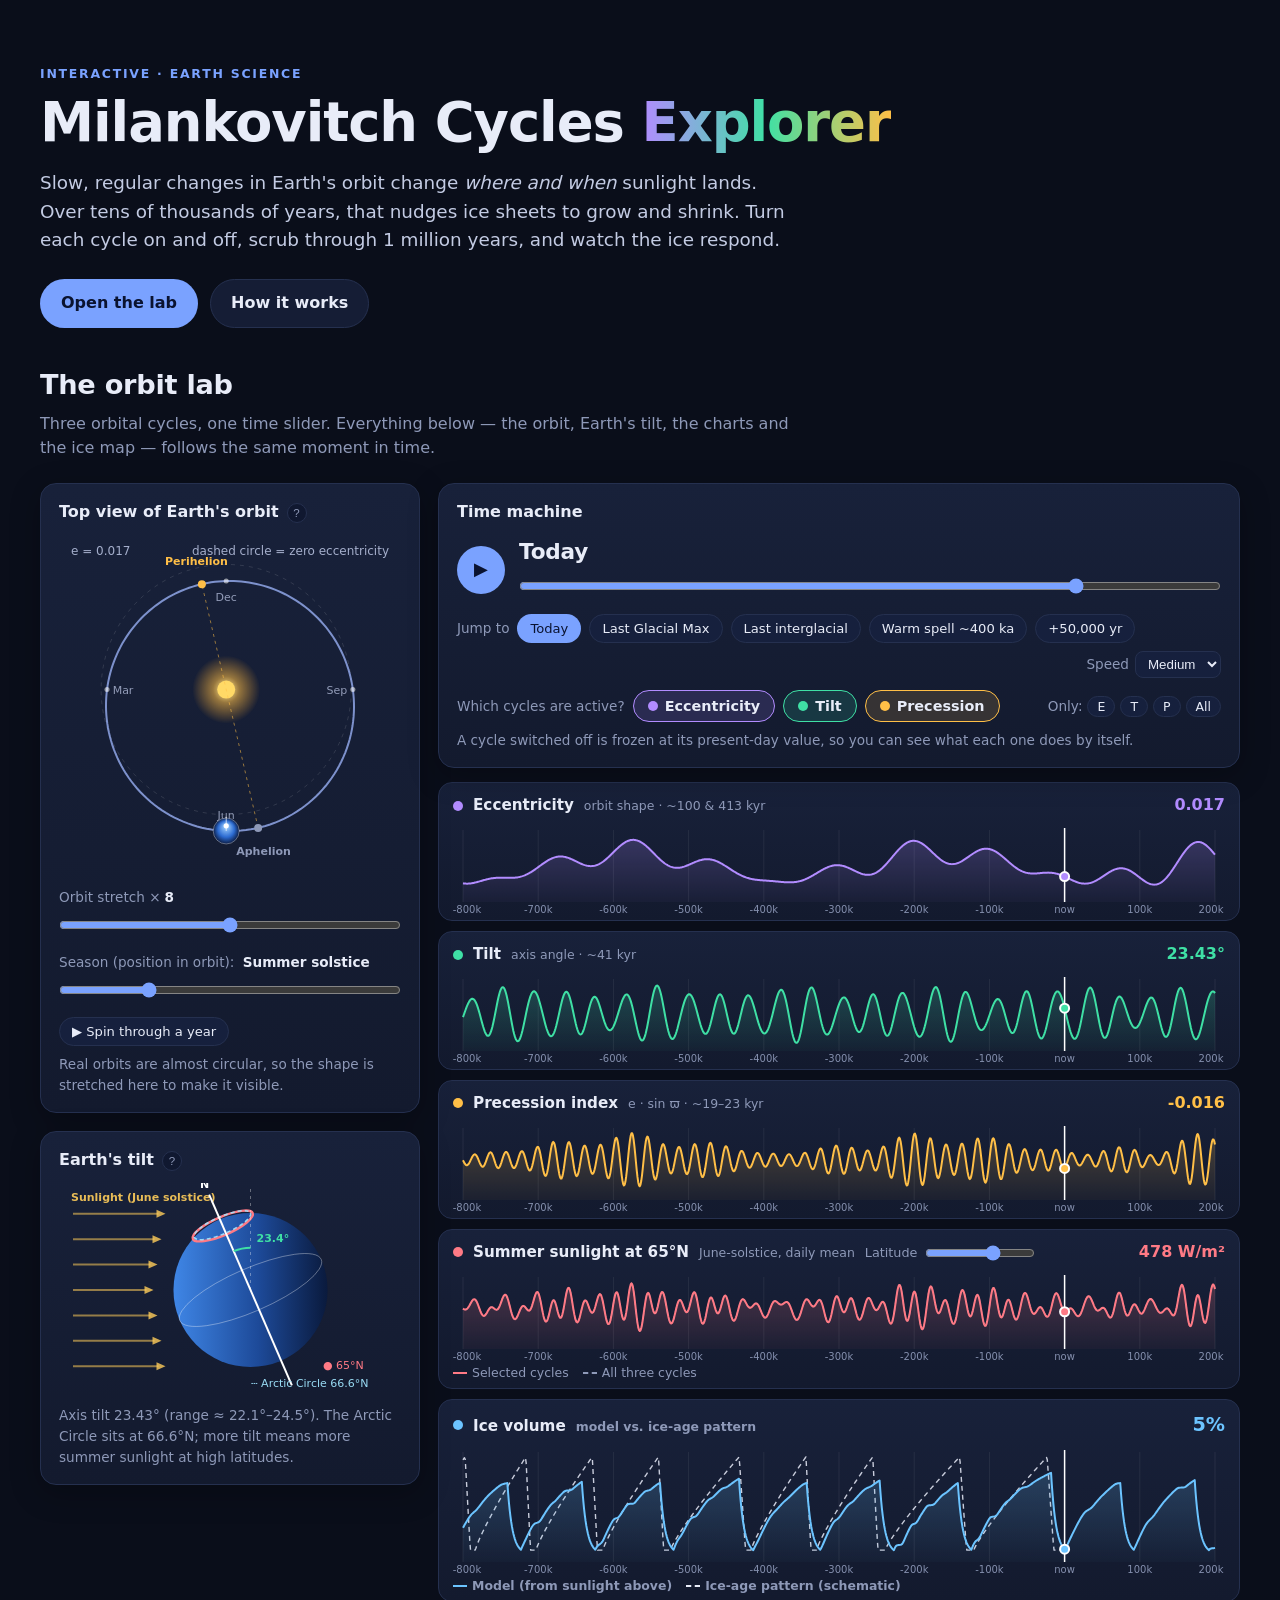
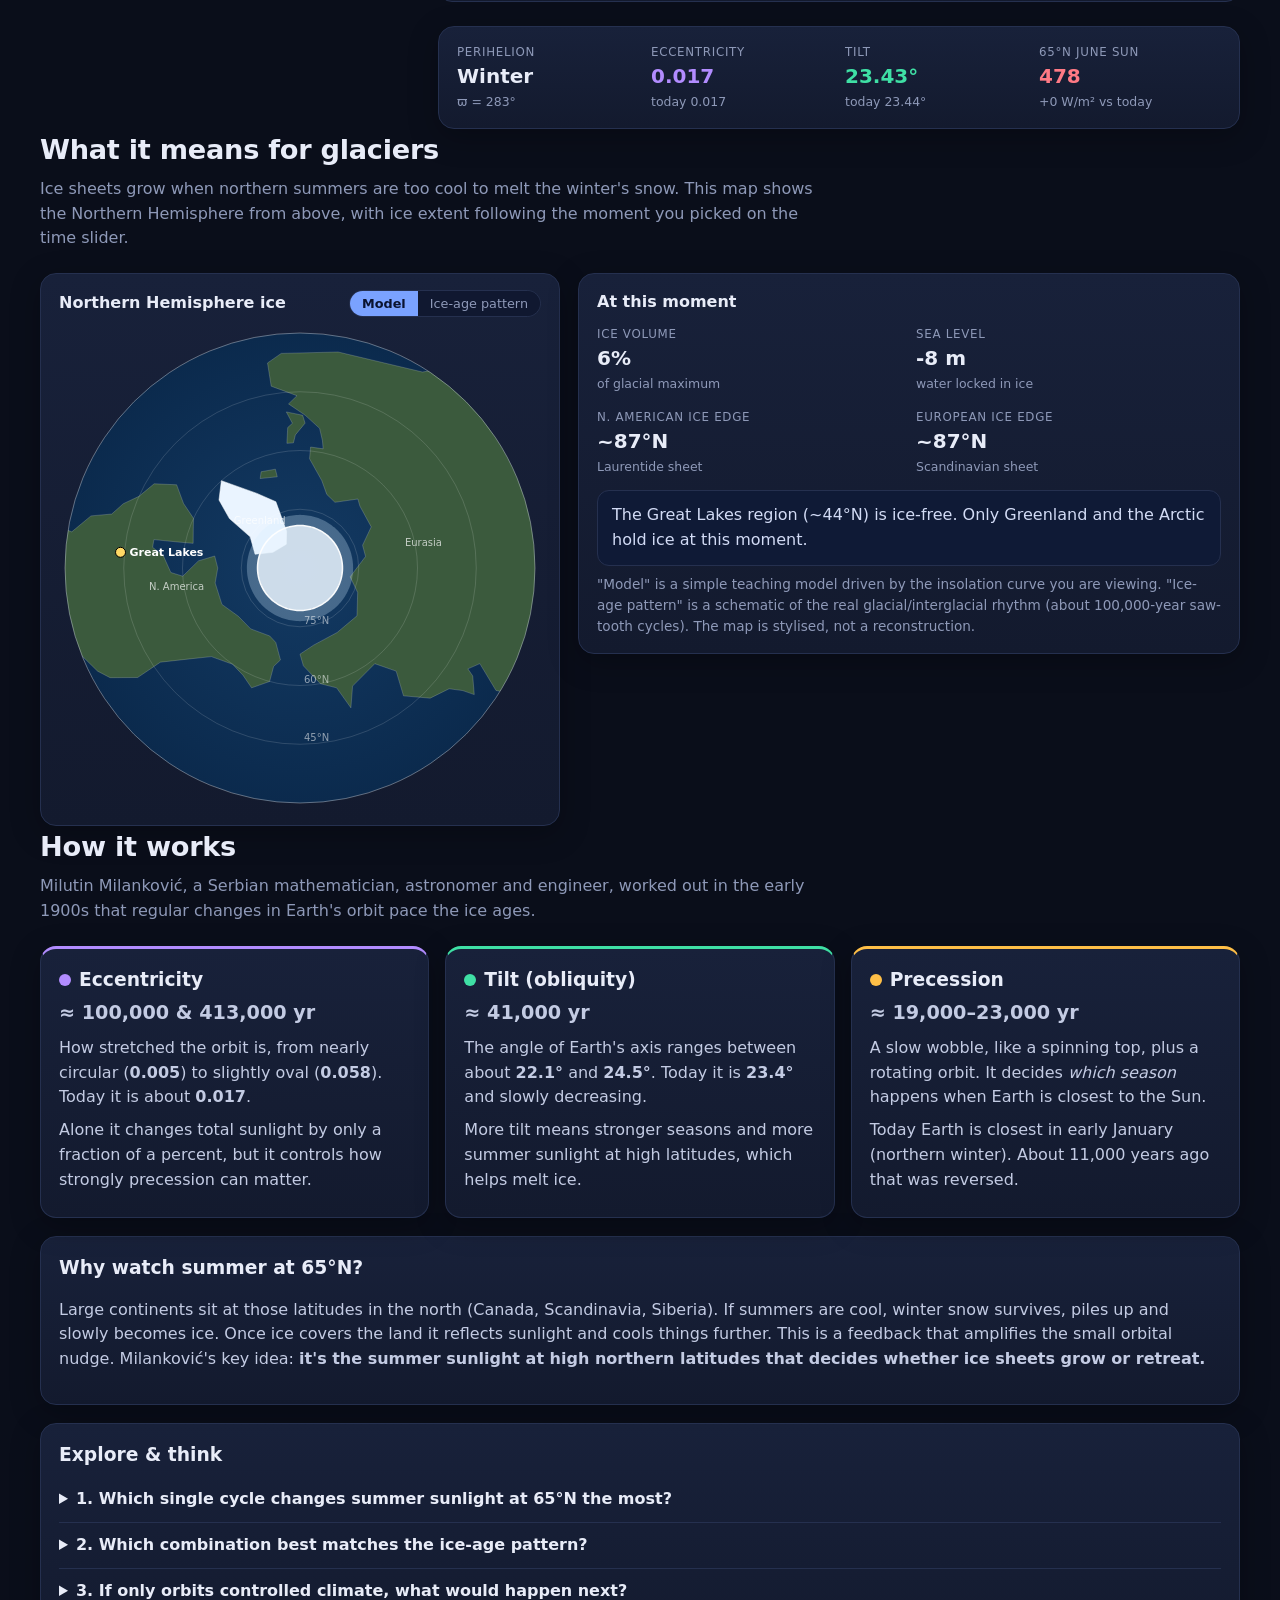
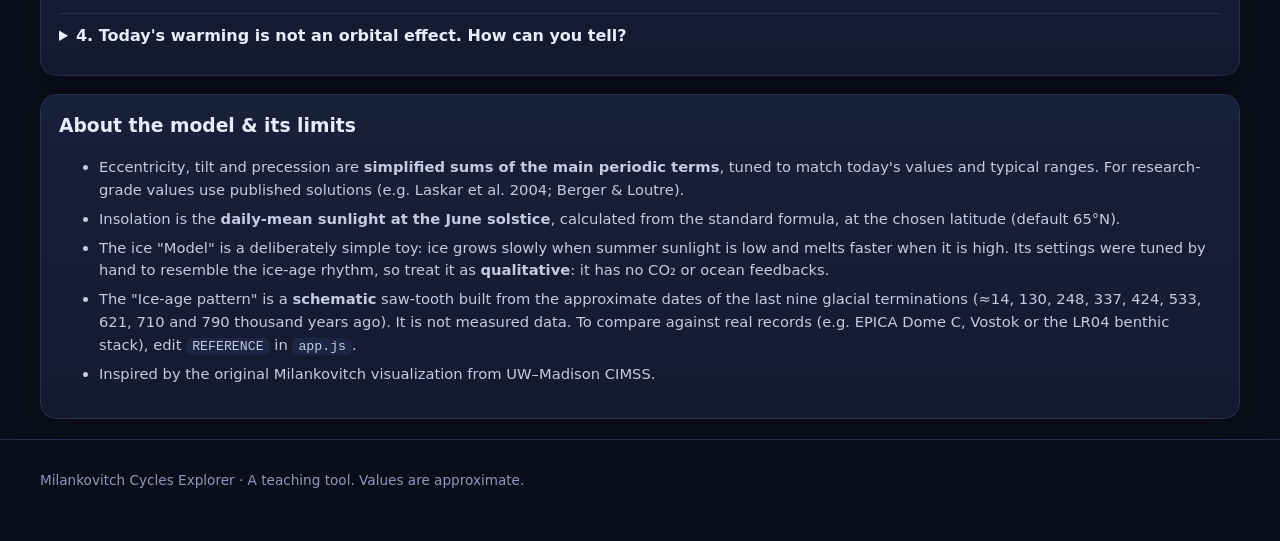
==== milankovitch/index.html @ f674fdbd "Add Milankovitch Cycles Explorer and a sims index page Co-Authored-By: Claude Sonnet 5.5 <noreply@an" ====
<!doctype html>
<html lang="en">
<head>
<meta charset="utf-8">
<meta name="viewport" content="width=device-width, initial-scale=1">
<title>Milankovitch Cycles Explorer</title>
<meta name="description" content="An interactive explorer showing how changes in Earth's orbit — eccentricity, tilt and precession — pace the ice ages.">
<link rel="stylesheet" href="style.css">
</head>
<body>

<header class="hero">
  <div class="wrap">
    <p class="eyebrow">Interactive · Earth science</p>
    <h1>Milankovitch Cycles <span>Explorer</span></h1>
    <p class="lede">Slow, regular changes in Earth's orbit change <em>where and when</em> sunlight lands. Over tens of thousands of years, that nudges ice sheets to grow and shrink. Turn each cycle on and off, scrub through 1 million years, and watch the ice respond.</p>
    <div class="hero-cta">
      <a class="btn primary" href="#lab">Open the lab</a>
      <a class="btn" href="#learn">How it works</a>
    </div>
  </div>
</header>

<main>
<!-- ============ LAB ============ -->
<section id="lab" class="wrap">
  <div class="section-head">
    <h2>The orbit lab</h2>
    <p>Three orbital cycles, one time slider. Everything below — the orbit, Earth's tilt, the charts and the ice map — follows the same moment in time.</p>
  </div>

  <div class="lab">
    <!-- left: space views -->
    <aside class="viz">
      <div class="card">
        <div class="card-title">Top view of Earth's orbit <button class="info" data-tip="orbit" aria-label="About this view">?</button></div>
        <div class="canvas-box square"><canvas id="orbit" aria-label="Top view of Earth's orbit around the Sun"></canvas></div>
        <div class="row">
          <label class="ctl">Orbit stretch ×<b id="exagVal">8</b>
            <input id="exag" type="range" min="1" max="15" step="1" value="8">
          </label>
        </div>
        <div class="row">
          <label class="ctl">Season (position in orbit): <b id="seasonName"></b>
            <input id="season" type="range" min="0" max="359" step="1" value="90">
          </label>
        </div>
        <div class="row">
          <button id="spinBtn" class="chip">▶ Spin through a year</button>
        </div>
        <p class="note" id="stretchNote">Real orbits are almost circular, so the shape is stretched here to make it visible.</p>
      </div>

      <div class="card">
        <div class="card-title">Earth's tilt <button class="info" data-tip="tilt" aria-label="About this view">?</button></div>
        <div class="canvas-box wide"><canvas id="tilt" aria-label="Earth's axial tilt"></canvas></div>
        <p class="note" id="tiltNote"></p>
      </div>
    </aside>

    <!-- right: timeline -->
    <div class="timeline">
      <div class="card sticky">
        <div class="card-title">Time machine</div>
        <div class="time-row">
          <button id="playBtn" class="round" aria-label="Play time">▶</button>
          <div class="time-main">
            <div class="time-label"><span id="timeLabel">Today</span></div>
            <input id="time" type="range" aria-label="Time in thousands of years" step="1">
          </div>
        </div>
        <div class="row chips">
          <span class="muted">Jump to</span>
          <button class="chip" data-jump="0">Today</button>
          <button class="chip" data-jump="-21000">Last Glacial Max</button>
          <button class="chip" data-jump="-125000">Last interglacial</button>
          <button class="chip" data-jump="-400000">Warm spell ~400 ka</button>
          <button class="chip" data-jump="50000">+50,000 yr</button>
          <label class="inline muted">Speed
            <select id="speed">
              <option value="10">Slow</option>
              <option value="30" selected>Medium</option>
              <option value="100">Fast</option>
            </select>
          </label>
        </div>

        <div class="toggles" role="group" aria-label="Which orbital cycles are active">
          <span class="muted">Which cycles are active?</span>
          <button class="tog e on" data-k="e" aria-pressed="true"><i></i>Eccentricity</button>
          <button class="tog o on" data-k="o" aria-pressed="true"><i></i>Tilt</button>
          <button class="tog p on" data-k="p" aria-pressed="true"><i></i>Precession</button>
          <span class="presets muted">Only:
            <button class="chip sm" data-only="e">E</button>
            <button class="chip sm" data-only="o">T</button>
            <button class="chip sm" data-only="p">P</button>
            <button class="chip sm" data-only="all">All</button>
          </span>
        </div>
        <p class="note">A cycle switched off is frozen at its present-day value, so you can see what each one does by itself.</p>
      </div>

      <div id="lanes" class="lanes"></div>

      <div class="card readouts" id="readouts"></div>
    </div>
  </div>
</section>

<!-- ============ GLACIERS ============ -->
<section id="glaciers" class="wrap">
  <div class="section-head">
    <h2>What it means for glaciers</h2>
    <p>Ice sheets grow when northern summers are too cool to melt the winter's snow. This map shows the Northern Hemisphere from above, with ice extent following the moment you picked on the time slider.</p>
  </div>
  <div class="glacier-grid">
    <div class="card">
      <div class="card-title">Northern Hemisphere ice <span class="seg" role="group" aria-label="Ice source">
        <button class="seg-btn on" data-src="model">Model</button>
        <button class="seg-btn" data-src="ref">Ice-age pattern</button>
      </span></div>
      <div class="canvas-box square map"><canvas id="map" aria-label="Polar map of Northern Hemisphere ice sheets"></canvas></div>
    </div>
    <div class="card">
      <div class="card-title">At this moment</div>
      <div class="stats" id="glStats"></div>
      <div class="callout" id="glCallout"></div>
      <p class="note">"Model" is a simple teaching model driven by the insolation curve you are viewing. "Ice-age pattern" is a schematic of the real glacial/interglacial rhythm (about 100,000-year saw-tooth cycles). The map is stylised, not a reconstruction.</p>
    </div>
  </div>
</section>

<!-- ============ LEARN ============ -->
<section id="learn" class="wrap">
  <div class="section-head">
    <h2>How it works</h2>
    <p>Milutin Milanković, a Serbian mathematician, astronomer and engineer, worked out in the early 1900s that regular changes in Earth's orbit pace the ice ages.</p>
  </div>

  <div class="cards3">
    <article class="card topic e">
      <h3><i></i>Eccentricity</h3>
      <p class="big">≈ 100,000 &amp; 413,000 yr</p>
      <p>How stretched the orbit is, from nearly circular (<b>0.005</b>) to slightly oval (<b>0.058</b>). Today it is about <b>0.017</b>.</p>
      <p>Alone it changes total sunlight by only a fraction of a percent, but it controls how strongly precession can matter.</p>
    </article>
    <article class="card topic o">
      <h3><i></i>Tilt (obliquity)</h3>
      <p class="big">≈ 41,000 yr</p>
      <p>The angle of Earth's axis ranges between about <b>22.1°</b> and <b>24.5°</b>. Today it is <b>23.4°</b> and slowly decreasing.</p>
      <p>More tilt means stronger seasons and more summer sunlight at high latitudes, which helps melt ice.</p>
    </article>
    <article class="card topic p">
      <h3><i></i>Precession</h3>
      <p class="big">≈ 19,000–23,000 yr</p>
      <p>A slow wobble, like a spinning top, plus a rotating orbit. It decides <em>which season</em> happens when Earth is closest to the Sun.</p>
      <p>Today Earth is closest in early January (northern winter). About 11,000 years ago that was reversed.</p>
    </article>
  </div>

  <div class="card prose">
    <h3>Why watch summer at 65°N?</h3>
    <p>Large continents sit at those latitudes in the north (Canada, Scandinavia, Siberia). If summers are cool, winter snow survives, piles up and slowly becomes ice. Once ice covers the land it reflects sunlight and cools things further. This is a feedback that amplifies the small orbital nudge. Milanković's key idea: <strong>it's the summer sunlight at high northern latitudes that decides whether ice sheets grow or retreat.</strong></p>
  </div>

  <div class="card prose">
    <h3>Explore &amp; think</h3>
    <details>
      <summary>1. Which single cycle changes summer sunlight at 65°N the most?</summary>
      <p>Switch to <em>Only: P</em>, then <em>Only: E</em>, then <em>Only: T</em> and compare the insolation chart. Precession gives the biggest swings every ~21,000 years, tilt gives a slower, steadier 41,000-year rhythm, and eccentricity on its own barely moves it. Eccentricity matters mostly because it scales precession's effect.</p>
    </details>
    <details>
      <summary>2. Which combination best matches the ice-age pattern?</summary>
      <p>No single cycle does, and the combination of all three gets only part of the way. The real ice record is dominated by a ~100,000-year rhythm, even though 100,000-year eccentricity is the weakest direct forcing. Scientists call this the "100,000-year problem". Feedbacks involving ice-sheet dynamics, ocean circulation and greenhouse gases (CO₂) are thought to amplify and pace the response. Try the Model vs. the Ice-age pattern line in the Ice chart.</p>
    </details>
    <details>
      <summary>3. If only orbits controlled climate, what would happen next?</summary>
      <p>Drag the slider to <em>+50,000 yr</em>. Eccentricity is heading toward a very low value, which flattens the precession swings, so northern summers stay relatively warm for a long time. Published studies suggest orbital forcing alone would not bring the next glacial period for tens of thousands of years, and that today's greenhouse-gas levels could delay it further. Orbits set the <em>pacing</em>, but they are not the only control.</p>
    </details>
    <details>
      <summary>4. Today's warming is not an orbital effect. How can you tell?</summary>
      <p>Over the last century, orbital changes have been tiny and, if anything, a very slight cooling push. Move the slider between −5,000 yr and +5,000 yr: the orbital curves barely move on the scale of a human lifetime, while observed warming over 150 years is very fast.</p>
    </details>
  </div>

  <div class="card prose small">
    <h3>About the model &amp; its limits</h3>
    <ul>
      <li>Eccentricity, tilt and precession are <strong>simplified sums of the main periodic terms</strong>, tuned to match today's values and typical ranges. For research-grade values use published solutions (e.g. Laskar et al. 2004; Berger &amp; Loutre).</li>
      <li>Insolation is the <strong>daily-mean sunlight at the June solstice</strong>, calculated from the standard formula, at the chosen latitude (default 65°N).</li>
      <li>The ice "Model" is a deliberately simple toy: ice grows slowly when summer sunlight is low and melts faster when it is high. Its settings were tuned by hand to resemble the ice-age rhythm, so treat it as <strong>qualitative</strong>: it has no CO₂ or ocean feedbacks.</li>
      <li>The "Ice-age pattern" is a <strong>schematic</strong> saw-tooth built from the approximate dates of the last nine glacial terminations (≈14, 130, 248, 337, 424, 533, 621, 710 and 790 thousand years ago). It is not measured data. To compare against real records (e.g. EPICA Dome C, Vostok or the LR04 benthic stack), edit <code>REFERENCE</code> in <code>app.js</code>.</li>
      <li>Inspired by the original Milankovitch visualization from UW–Madison CIMSS.</li>
    </ul>
  </div>
</section>
</main>

<footer>
  <div class="wrap">Milankovitch Cycles Explorer · A teaching tool. Values are approximate.</div>
</footer>

<div id="tip" class="tip" role="tooltip" hidden></div>
<script src="app.js"></script>
</body>
</html>
---- milankovitch/style.css ----
:root{
  --bg:#0a0e1a; --bg2:#0f1526; --card:#131a2e; --card2:#18213a; --line:#25304f;
  --text:#e8ecf8; --muted:#8e99b8; --accent:#7aa2ff;
  --ecc:#b28cff; --obl:#3fe0a5; --pre:#ffbf47; --ins:#ff7a85; --ice:#6cc4ff;
  --radius:16px;
  color-scheme:dark;
}
*{box-sizing:border-box}
html{scroll-behavior:smooth}
body{margin:0;background:radial-gradient(1200px 600px at 70% -10%,#1b2650 0%,transparent 60%),var(--bg);
  color:var(--text);font:16px/1.55 system-ui,-apple-system,"Segoe UI",Roboto,sans-serif;-webkit-font-smoothing:antialiased}
.wrap{max-width:1240px;margin:0 auto;padding:0 20px}
a{color:var(--accent)}
code{background:#1c2644;padding:1px 6px;border-radius:6px;font-size:.9em}

/* hero */
.hero{padding:64px 0 36px}
.eyebrow{color:var(--accent);text-transform:uppercase;letter-spacing:.14em;font-size:.78rem;font-weight:600;margin:0 0 10px}
h1{font-size:clamp(2rem,5vw,3.4rem);line-height:1.1;margin:0 0 16px;letter-spacing:-.02em}
h1 span{background:linear-gradient(90deg,var(--ecc),var(--obl),var(--pre));-webkit-background-clip:text;background-clip:text;color:transparent}
.lede{max-width:760px;font-size:1.15rem;color:#c3cbe3;margin:0 0 24px}
.hero-cta{display:flex;gap:12px;flex-wrap:wrap}
.btn{display:inline-block;padding:11px 20px;border-radius:999px;border:1px solid var(--line);color:var(--text);text-decoration:none;font-weight:600;background:#151d35}
.btn.primary{background:var(--accent);color:#0a1330;border-color:transparent}
.btn:hover{filter:brightness(1.12)}

section{padding:36px 0}
.section-head h2{margin:0 0 6px;font-size:1.7rem;letter-spacing:-.01em}
.section-head p{margin:0 0 22px;color:var(--muted);max-width:780px}

/* cards */
.card{background:linear-gradient(180deg,var(--card2),var(--card));border:1px solid var(--line);border-radius:var(--radius);padding:16px 18px;box-shadow:0 8px 30px rgba(0,0,0,.25)}
.card-title{font-weight:700;margin-bottom:10px;display:flex;align-items:center;gap:8px;flex-wrap:wrap}
.note{color:var(--muted);font-size:.85rem;margin:8px 0 0}
.muted{color:var(--muted);font-size:.85rem}

/* lab layout */
.lab{display:grid;grid-template-columns:minmax(300px,380px) 1fr;gap:18px;align-items:start}
.viz{display:flex;flex-direction:column;gap:18px;position:sticky;top:12px}
.timeline{display:flex;flex-direction:column;gap:14px;min-width:0}
.sticky{position:sticky;top:12px;z-index:5;backdrop-filter:blur(8px)}
.canvas-box{width:100%;position:relative}
.canvas-box.square{aspect-ratio:1/1}
.canvas-box.wide{aspect-ratio:16/10}
.canvas-box canvas{position:absolute;inset:0;width:100%;height:100%;display:block}
.row{display:flex;align-items:center;gap:10px;flex-wrap:wrap;margin-top:10px}
.ctl{display:block;width:100%;font-size:.85rem;color:var(--muted)}
.ctl b{color:var(--text);margin-left:4px}
input[type=range]{width:100%;accent-color:var(--accent);margin:6px 0 0;height:22px;cursor:pointer}

.info{width:20px;height:20px;border-radius:50%;border:1px solid var(--line);background:#101830;color:var(--muted);font-size:.72rem;cursor:help;padding:0}
.info:hover,.info:focus{color:var(--text);border-color:var(--accent)}
.tip{position:fixed;z-index:50;max-width:280px;background:#0b1126;border:1px solid var(--accent);border-radius:10px;padding:10px 12px;font-size:.85rem;color:#d6def5;box-shadow:0 8px 24px rgba(0,0,0,.5)}

.chip{background:#16203d;border:1px solid var(--line);color:var(--text);border-radius:999px;padding:6px 12px;font-size:.82rem;cursor:pointer;font-family:inherit}
.chip:hover{border-color:var(--accent)}
.chip.sm{padding:2px 9px;font-size:.78rem}
.chip.active{background:var(--accent);color:#0a1330;border-color:transparent}
.chips{gap:8px}
.inline{margin-left:auto;display:flex;align-items:center;gap:6px}
select{background:#16203d;color:var(--text);border:1px solid var(--line);border-radius:8px;padding:4px 8px}

/* time */
.time-row{display:flex;gap:14px;align-items:center}
.round{flex:none;width:48px;height:48px;border-radius:50%;border:none;background:var(--accent);color:#0a1330;font-size:1.1rem;cursor:pointer}
.round:hover{filter:brightness(1.12)}
.time-main{flex:1;min-width:0}
.time-label{font-size:1.35rem;font-weight:700;letter-spacing:-.01em}
.toggles{display:flex;align-items:center;gap:8px;flex-wrap:wrap;margin-top:12px}
.tog{display:inline-flex;align-items:center;gap:7px;border-radius:999px;border:1px solid var(--line);background:#101830;color:var(--muted);padding:7px 14px;font-size:.9rem;font-weight:600;cursor:pointer;font-family:inherit}
.tog i{width:10px;height:10px;border-radius:50%;background:currentColor;opacity:.4}
.tog.on{color:var(--text)}
.tog.on i{opacity:1}
.tog.e.on{border-color:var(--ecc);background:color-mix(in srgb,var(--ecc) 16%,#101830)}.tog.e i{background:var(--ecc)}
.tog.o.on{border-color:var(--obl);background:color-mix(in srgb,var(--obl) 16%,#101830)}.tog.o i{background:var(--obl)}
.tog.p.on{border-color:var(--pre);background:color-mix(in srgb,var(--pre) 16%,#101830)}.tog.p i{background:var(--pre)}
.presets{display:flex;gap:5px;align-items:center;margin-left:auto}

/* lanes */
.lanes{display:flex;flex-direction:column;gap:10px}
.lane{background:linear-gradient(180deg,var(--card2),var(--card));border:1px solid var(--line);border-radius:14px;padding:10px 14px 6px;transition:opacity .2s}
.lane.off{opacity:.45}
.lane-head{display:flex;align-items:baseline;gap:10px;flex-wrap:wrap}
.lane-head h4{margin:0;font-size:.95rem}
.lane-head .sub{color:var(--muted);font-size:.78rem}
.lane-head .val{margin-left:auto;font-variant-numeric:tabular-nums;font-weight:700}
.lane-head .dot{width:10px;height:10px;border-radius:50%;align-self:center}
.chartbox{position:relative;height:92px;margin-top:4px;touch-action:none;cursor:ew-resize}
.lane.big .chartbox{height:130px}
.chartbox canvas{position:absolute;inset:0;width:100%;height:100%}
.legend{display:flex;gap:14px;font-size:.78rem;color:var(--muted);margin-top:2px;flex-wrap:wrap}
.legend span::before{content:"";display:inline-block;width:14px;height:0;border-top:2px solid var(--c);margin-right:5px;vertical-align:middle}
.legend span.dash::before{border-top-style:dashed}
.lat-ctl{display:flex;gap:8px;align-items:center;font-size:.8rem;color:var(--muted)}
.lat-ctl input{width:110px;margin:0}

.readouts{display:grid;grid-template-columns:repeat(auto-fit,minmax(130px,1fr));gap:12px}
.stat{display:flex;flex-direction:column}
.stat .k{font-size:.74rem;text-transform:uppercase;letter-spacing:.06em;color:var(--muted)}
.stat .v{font-size:1.25rem;font-weight:700;font-variant-numeric:tabular-nums}
.stat .s{font-size:.78rem;color:var(--muted)}

/* glaciers */
.glacier-grid{display:grid;grid-template-columns:minmax(300px,520px) 1fr;gap:18px;align-items:start}
.seg{display:inline-flex;margin-left:auto;border:1px solid var(--line);border-radius:999px;overflow:hidden}
.seg-btn{background:#101830;color:var(--muted);border:0;padding:5px 12px;font-size:.8rem;cursor:pointer;font-family:inherit}
.seg-btn.on{background:var(--accent);color:#0a1330;font-weight:700}
.stats{display:grid;grid-template-columns:repeat(2,1fr);gap:14px}
.callout{margin-top:14px;padding:12px 14px;border-radius:12px;background:#0f1a36;border:1px solid var(--line);color:#d2dbf5}
.callout.ice{border-color:#4aa8e8;background:#0e2440}

/* learn */
.cards3{display:grid;grid-template-columns:repeat(auto-fit,minmax(260px,1fr));gap:16px;margin-bottom:18px}
.topic h3{margin:0 0 4px;display:flex;align-items:center;gap:8px}
.topic h3 i{width:12px;height:12px;border-radius:50%}
.topic.e h3 i{background:var(--ecc)}.topic.o h3 i{background:var(--obl)}.topic.p h3 i{background:var(--pre)}
.topic.e{border-top:3px solid var(--ecc)}.topic.o{border-top:3px solid var(--obl)}.topic.p{border-top:3px solid var(--pre)}
.big{font-size:1.2rem;font-weight:700;margin:0 0 10px}
.topic p{margin:0 0 8px;color:#c3cbe3}
.prose{margin-bottom:18px}
.prose h3{margin:0 0 8px}
.prose p,.prose li{color:#c3cbe3}
.prose.small li{font-size:.92rem;margin-bottom:6px}
details{border-top:1px solid var(--line);padding:10px 0}
details:first-of-type{border-top:0}
summary{cursor:pointer;font-weight:600}
details p{margin:8px 0 0}
footer{padding:30px 0 50px;color:var(--muted);font-size:.85rem;border-top:1px solid var(--line);margin-top:20px}

@media (max-width:960px){
  .lab,.glacier-grid{grid-template-columns:1fr}
  .viz{position:static}
  .sticky{position:static}
}
@media (prefers-reduced-motion:reduce){html{scroll-behavior:auto}}
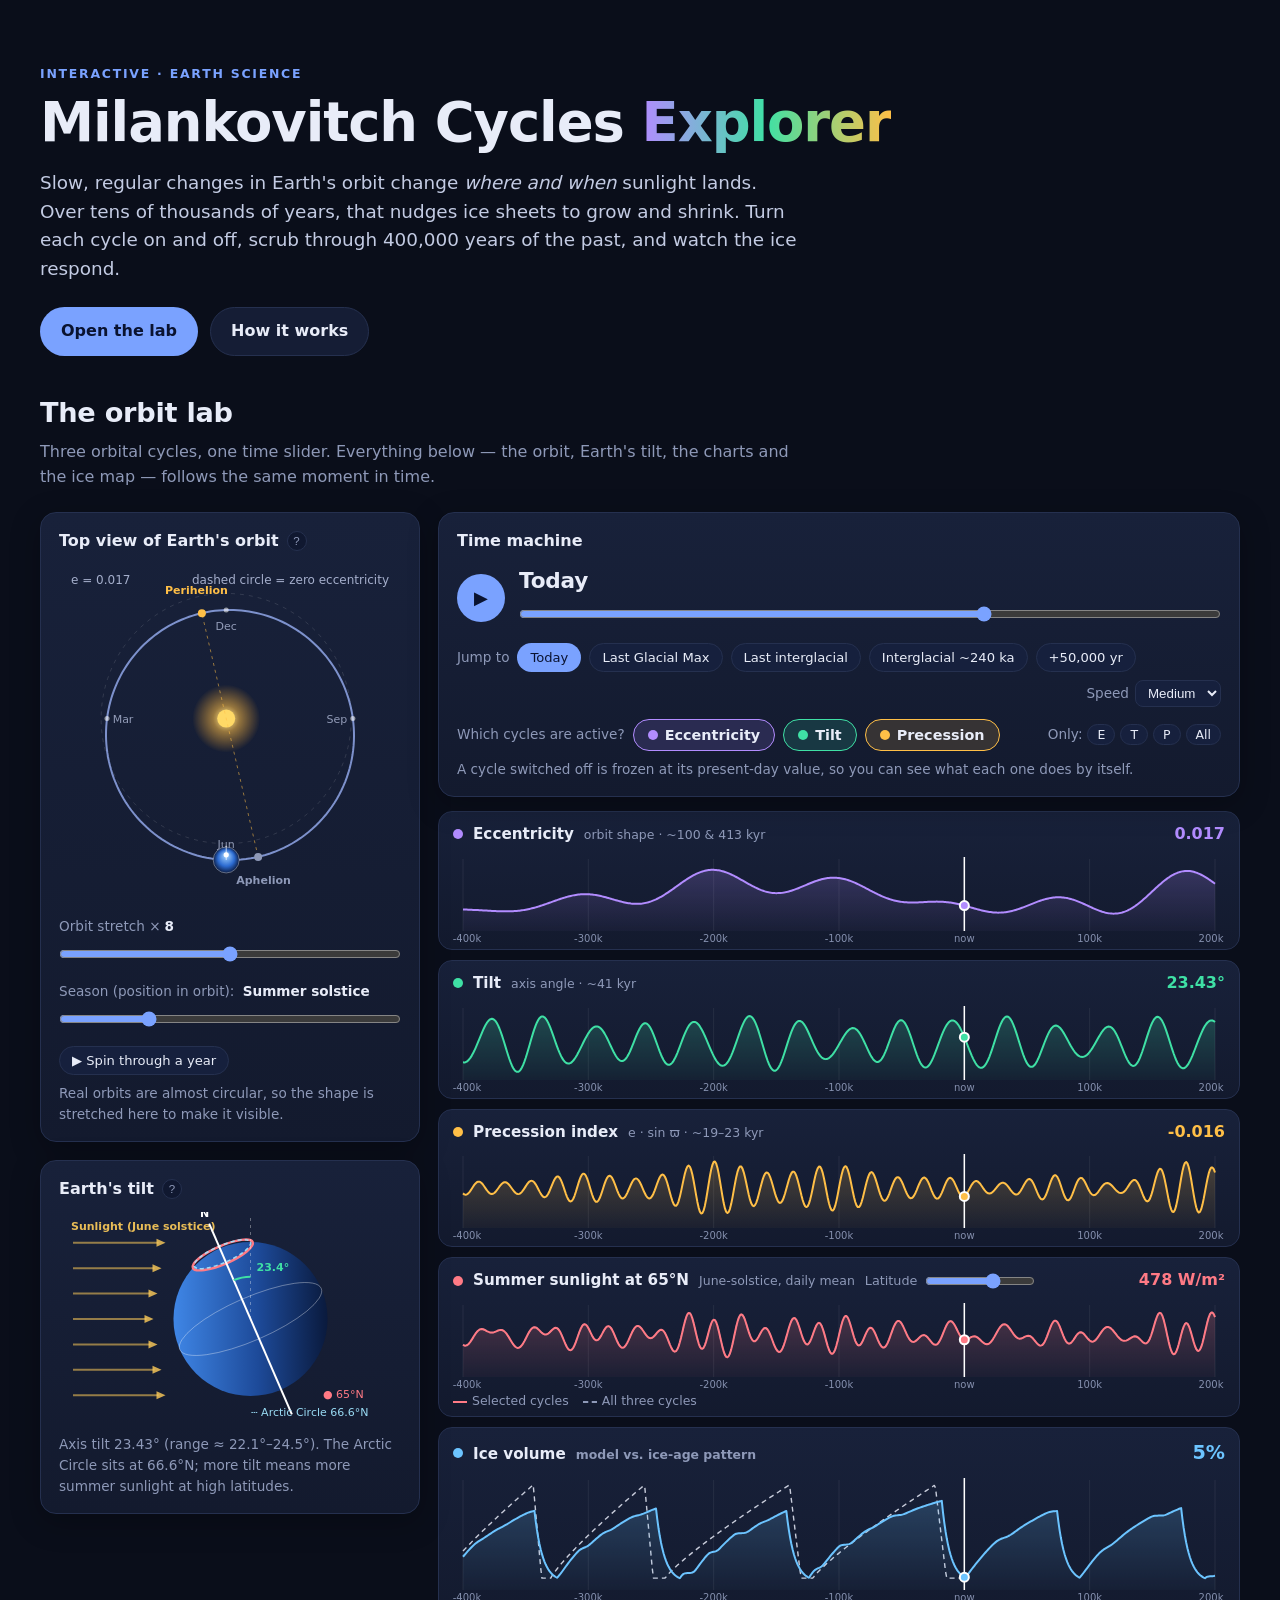
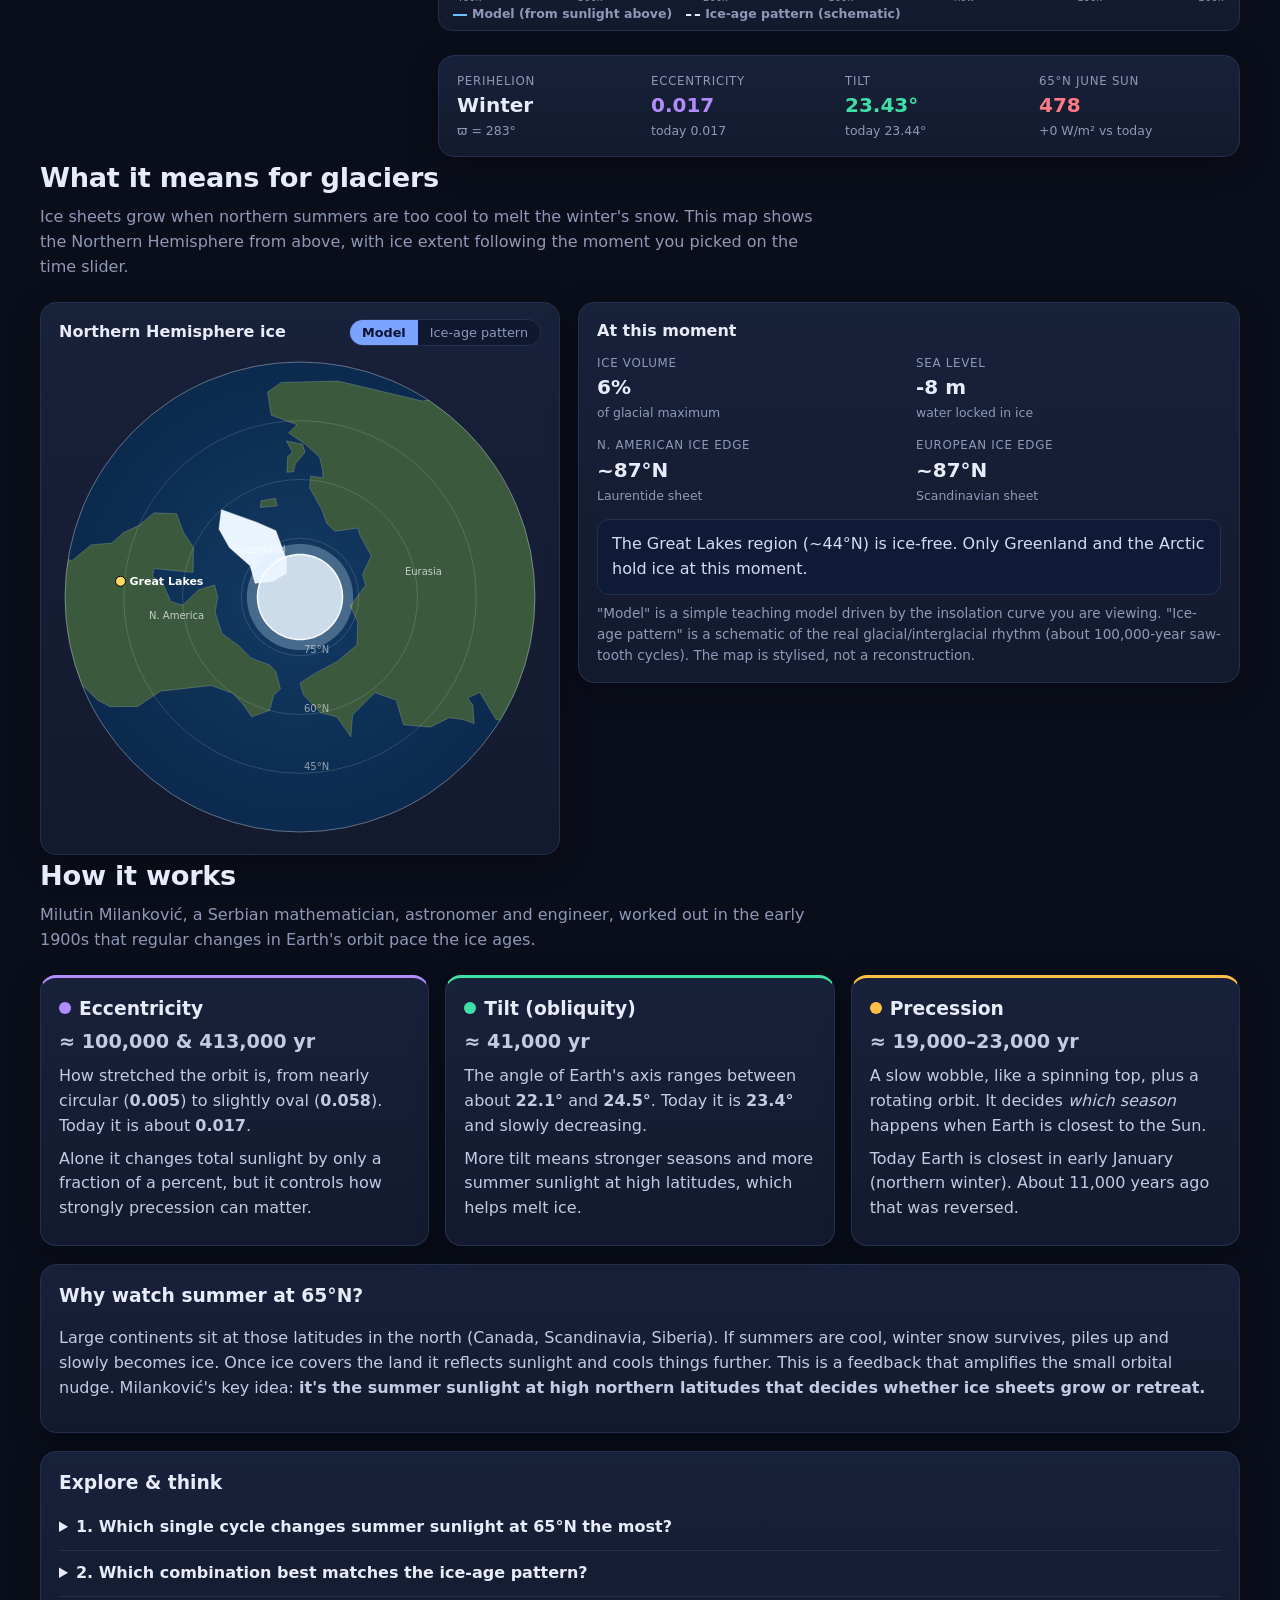
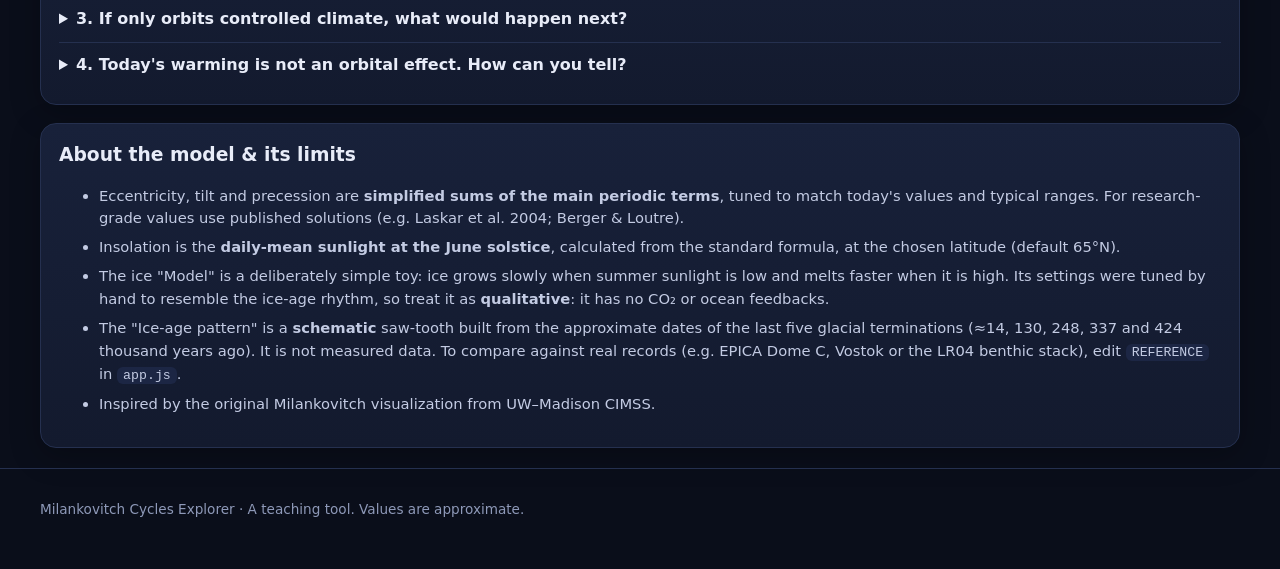
==== commit 8df454cd: "Limit Milankovitch Explorer to the last 400,000 years Co-Authored-By: Claude Sonnet 5.5 <noreply@ant" ====
--- a/milankovitch/index.html
+++ b/milankovitch/index.html
@@ -13,7 +13,7 @@
   <div class="wrap">
     <p class="eyebrow">Interactive · Earth science</p>
     <h1>Milankovitch Cycles <span>Explorer</span></h1>
-    <p class="lede">Slow, regular changes in Earth's orbit change <em>where and when</em> sunlight lands. Over tens of thousands of years, that nudges ice sheets to grow and shrink. Turn each cycle on and off, scrub through 1 million years, and watch the ice respond.</p>
+    <p class="lede">Slow, regular changes in Earth's orbit change <em>where and when</em> sunlight lands. Over tens of thousands of years, that nudges ice sheets to grow and shrink. Turn each cycle on and off, scrub through 400,000 years of the past, and watch the ice respond.</p>
     <div class="hero-cta">
       <a class="btn primary" href="#lab">Open the lab</a>
       <a class="btn" href="#learn">How it works</a>
@@ -74,7 +74,7 @@
           <button class="chip" data-jump="0">Today</button>
           <button class="chip" data-jump="-21000">Last Glacial Max</button>
           <button class="chip" data-jump="-125000">Last interglacial</button>
-          <button class="chip" data-jump="-400000">Warm spell ~400 ka</button>
+          <button class="chip" data-jump="-240000">Interglacial ~240 ka</button>
           <button class="chip" data-jump="50000">+50,000 yr</button>
           <label class="inline muted">Speed
             <select id="speed">
@@ -189,7 +189,7 @@
       <li>Eccentricity, tilt and precession are <strong>simplified sums of the main periodic terms</strong>, tuned to match today's values and typical ranges. For research-grade values use published solutions (e.g. Laskar et al. 2004; Berger &amp; Loutre).</li>
       <li>Insolation is the <strong>daily-mean sunlight at the June solstice</strong>, calculated from the standard formula, at the chosen latitude (default 65°N).</li>
       <li>The ice "Model" is a deliberately simple toy: ice grows slowly when summer sunlight is low and melts faster when it is high. Its settings were tuned by hand to resemble the ice-age rhythm, so treat it as <strong>qualitative</strong>: it has no CO₂ or ocean feedbacks.</li>
-      <li>The "Ice-age pattern" is a <strong>schematic</strong> saw-tooth built from the approximate dates of the last nine glacial terminations (≈14, 130, 248, 337, 424, 533, 621, 710 and 790 thousand years ago). It is not measured data. To compare against real records (e.g. EPICA Dome C, Vostok or the LR04 benthic stack), edit <code>REFERENCE</code> in <code>app.js</code>.</li>
+      <li>The "Ice-age pattern" is a <strong>schematic</strong> saw-tooth built from the approximate dates of the last five glacial terminations (≈14, 130, 248, 337 and 424 thousand years ago). It is not measured data. To compare against real records (e.g. EPICA Dome C, Vostok or the LR04 benthic stack), edit <code>REFERENCE</code> in <code>app.js</code>.</li>
       <li>Inspired by the original Milankovitch visualization from UW–Madison CIMSS.</li>
     </ul>
   </div>
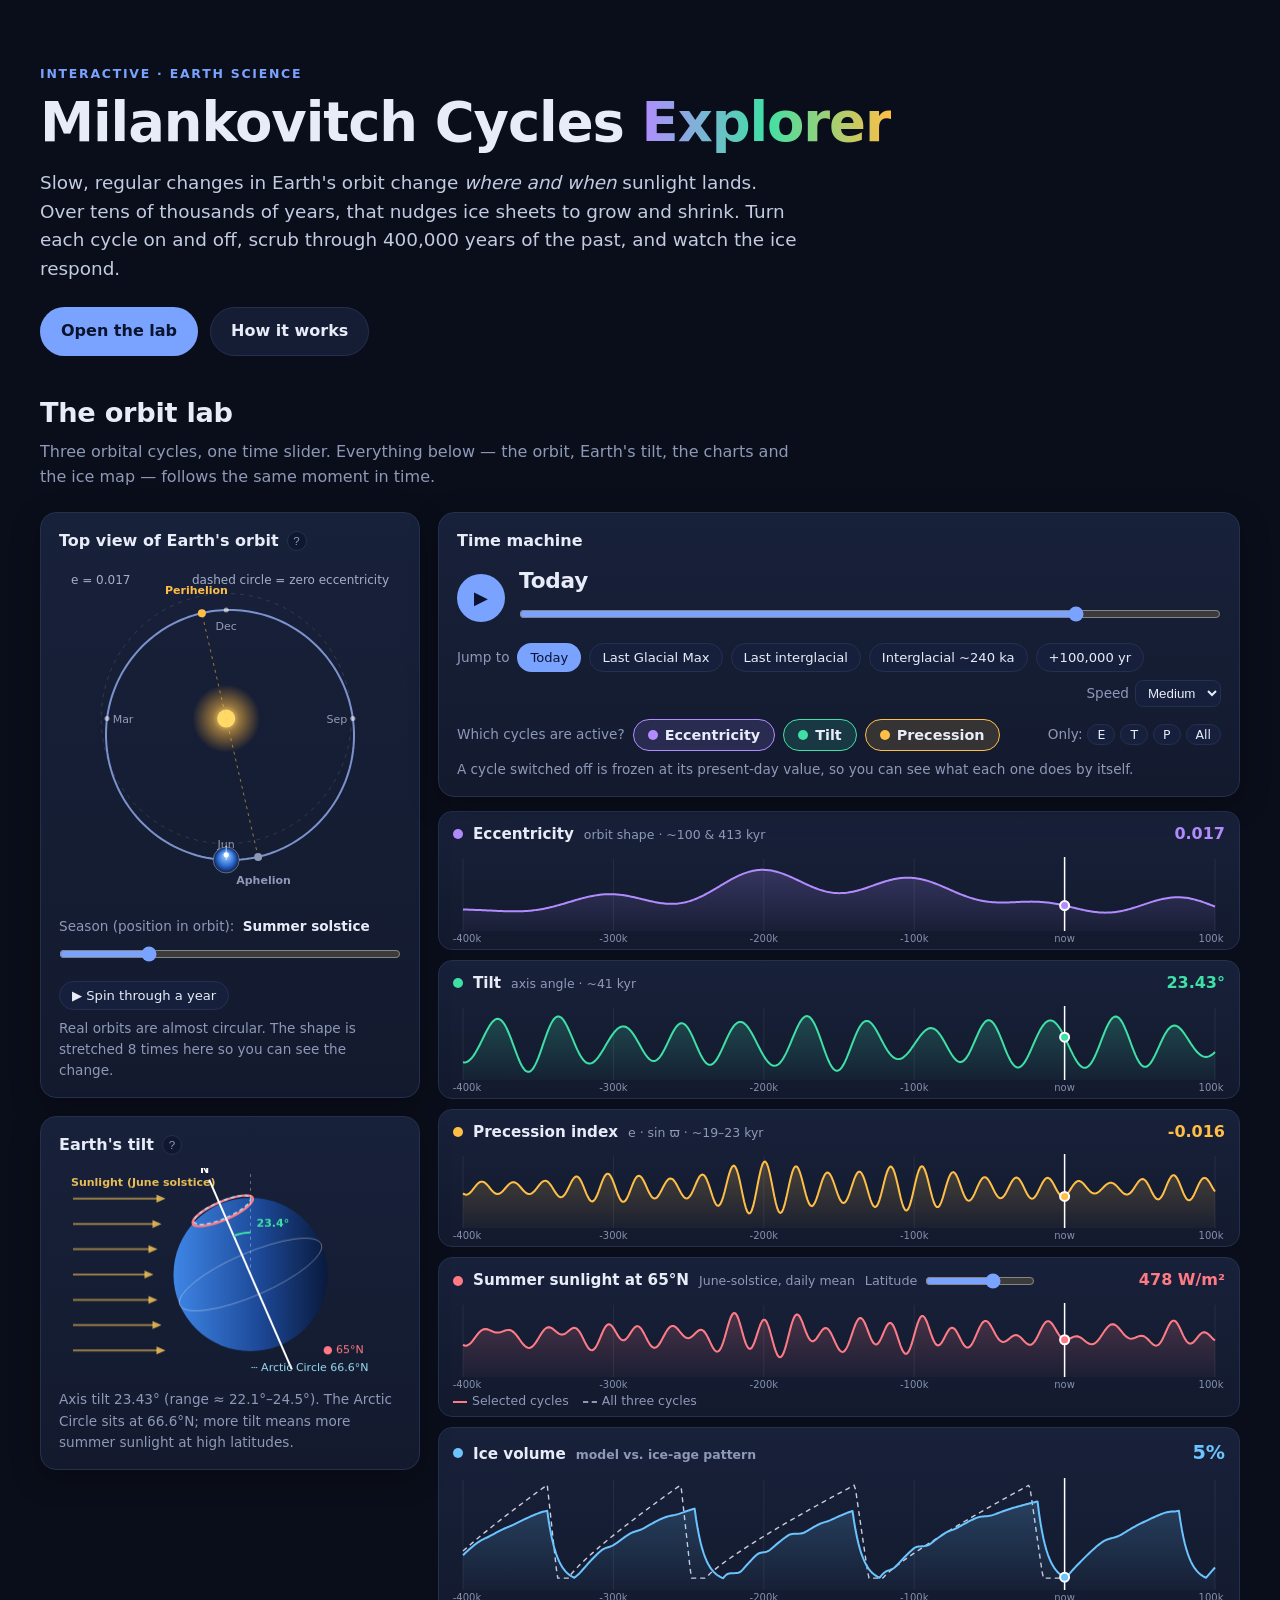
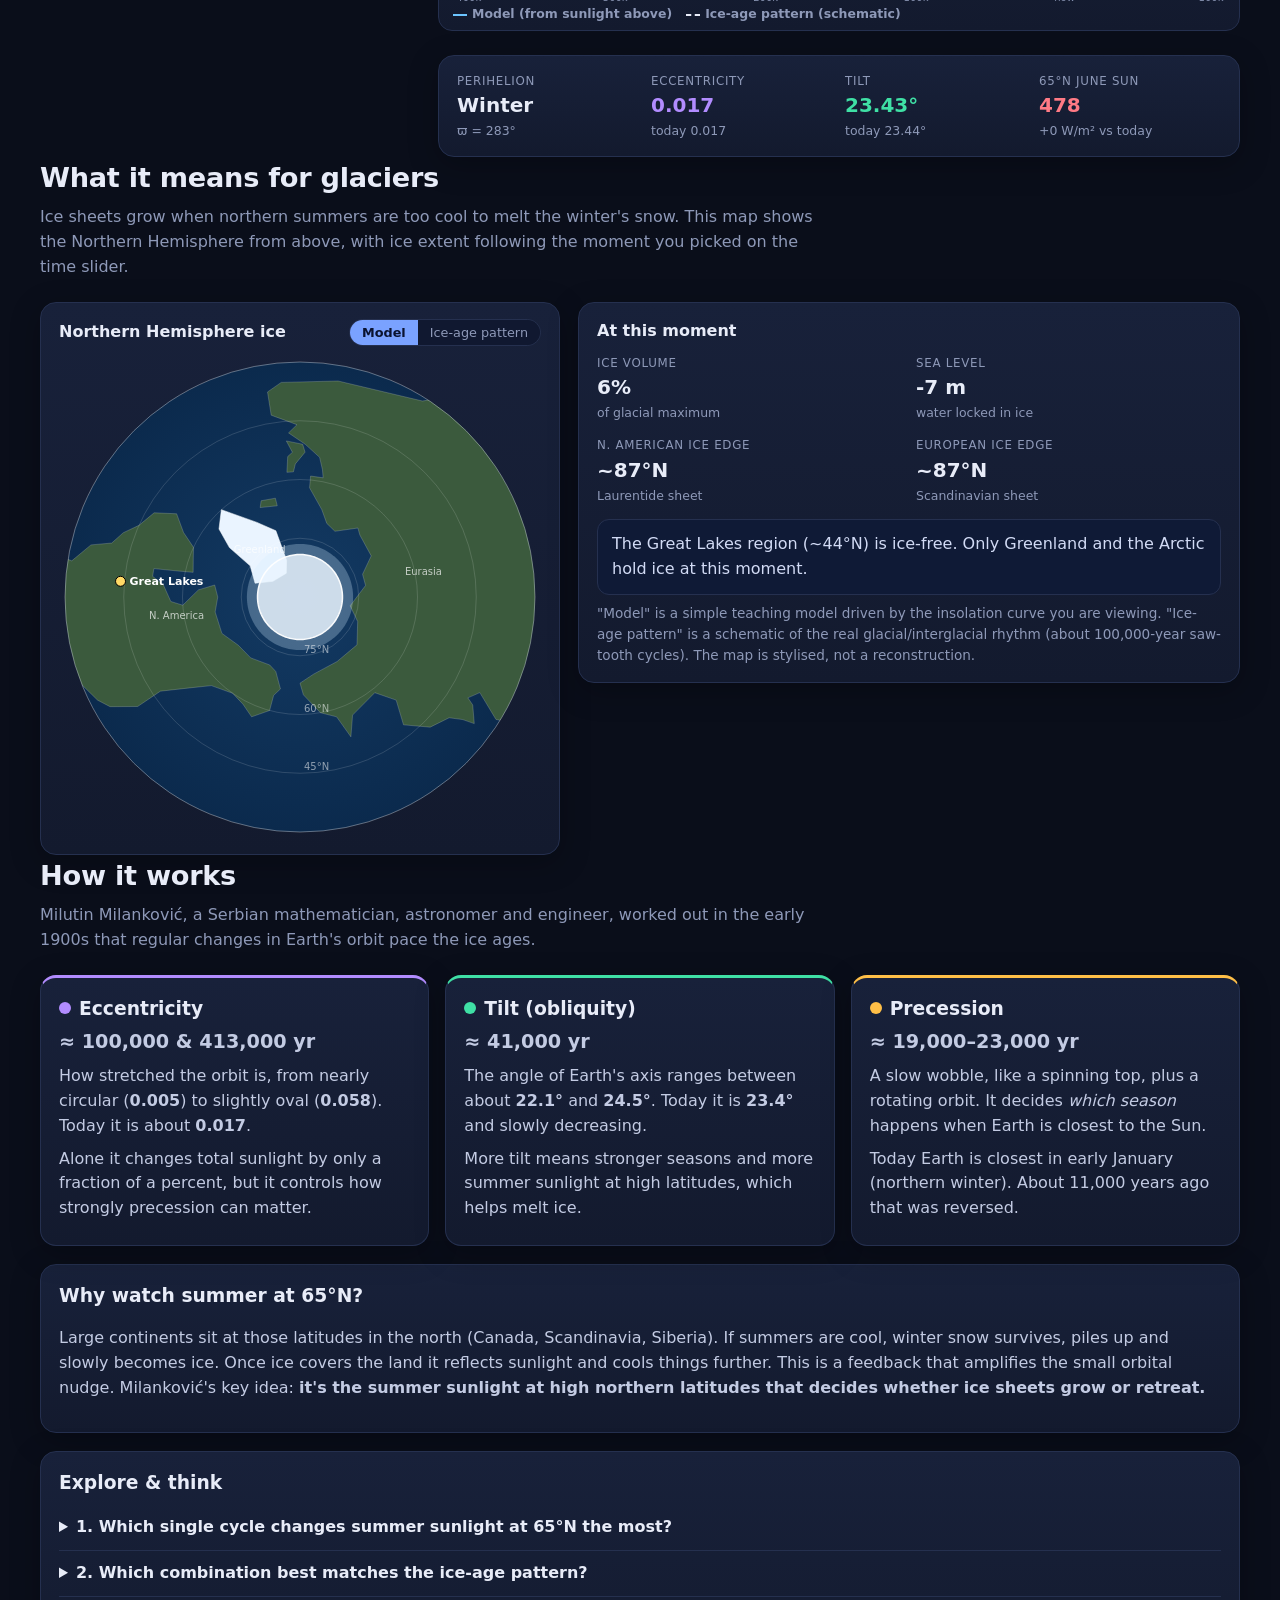
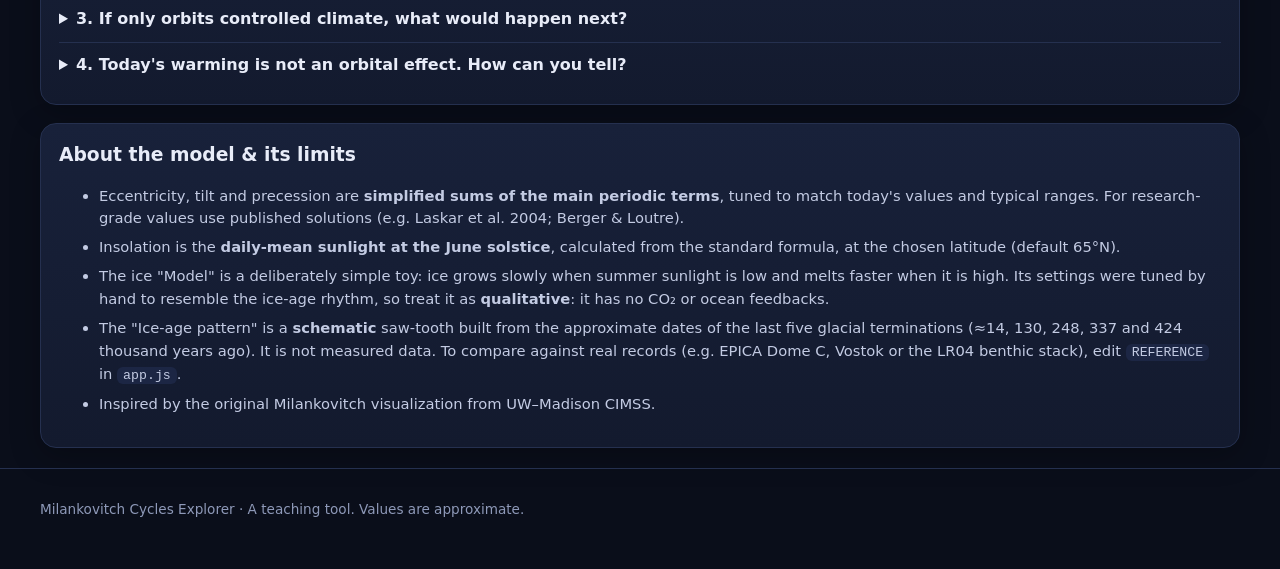
==== commit 718ad65f: "Remove orbit stretch slider; jump button to +100,000 yr Co-Authored-By: Claude Sonnet 5.5 <noreply@a" ====
--- a/milankovitch/index.html
+++ b/milankovitch/index.html
@@ -36,11 +36,6 @@
         <div class="card-title">Top view of Earth's orbit <button class="info" data-tip="orbit" aria-label="About this view">?</button></div>
         <div class="canvas-box square"><canvas id="orbit" aria-label="Top view of Earth's orbit around the Sun"></canvas></div>
         <div class="row">
-          <label class="ctl">Orbit stretch ×<b id="exagVal">8</b>
-            <input id="exag" type="range" min="1" max="15" step="1" value="8">
-          </label>
-        </div>
-        <div class="row">
           <label class="ctl">Season (position in orbit): <b id="seasonName"></b>
             <input id="season" type="range" min="0" max="359" step="1" value="90">
           </label>
@@ -48,7 +43,7 @@
         <div class="row">
           <button id="spinBtn" class="chip">▶ Spin through a year</button>
         </div>
-        <p class="note" id="stretchNote">Real orbits are almost circular, so the shape is stretched here to make it visible.</p>
+        <p class="note" id="stretchNote">Real orbits are almost circular. The shape is stretched 8 times here so you can see the change.</p>
       </div>
 
       <div class="card">
@@ -75,7 +70,7 @@
           <button class="chip" data-jump="-21000">Last Glacial Max</button>
           <button class="chip" data-jump="-125000">Last interglacial</button>
           <button class="chip" data-jump="-240000">Interglacial ~240 ka</button>
-          <button class="chip" data-jump="50000">+50,000 yr</button>
+          <button class="chip" data-jump="100000">+100,000 yr</button>
           <label class="inline muted">Speed
             <select id="speed">
               <option value="10">Slow</option>
@@ -175,7 +170,7 @@
     </details>
     <details>
       <summary>3. If only orbits controlled climate, what would happen next?</summary>
-      <p>Drag the slider to <em>+50,000 yr</em>. Eccentricity is heading toward a very low value, which flattens the precession swings, so northern summers stay relatively warm for a long time. Published studies suggest orbital forcing alone would not bring the next glacial period for tens of thousands of years, and that today's greenhouse-gas levels could delay it further. Orbits set the <em>pacing</em>, but they are not the only control.</p>
+      <p>Drag the slider to <em>+100,000 yr</em>. Eccentricity is heading toward a very low value, which flattens the precession swings, so northern summers stay relatively warm for a long time. Published studies suggest orbital forcing alone would not bring the next glacial period for tens of thousands of years, and that today's greenhouse-gas levels could delay it further. Orbits set the <em>pacing</em>, but they are not the only control.</p>
     </details>
     <details>
       <summary>4. Today's warming is not an orbital effect. How can you tell?</summary>
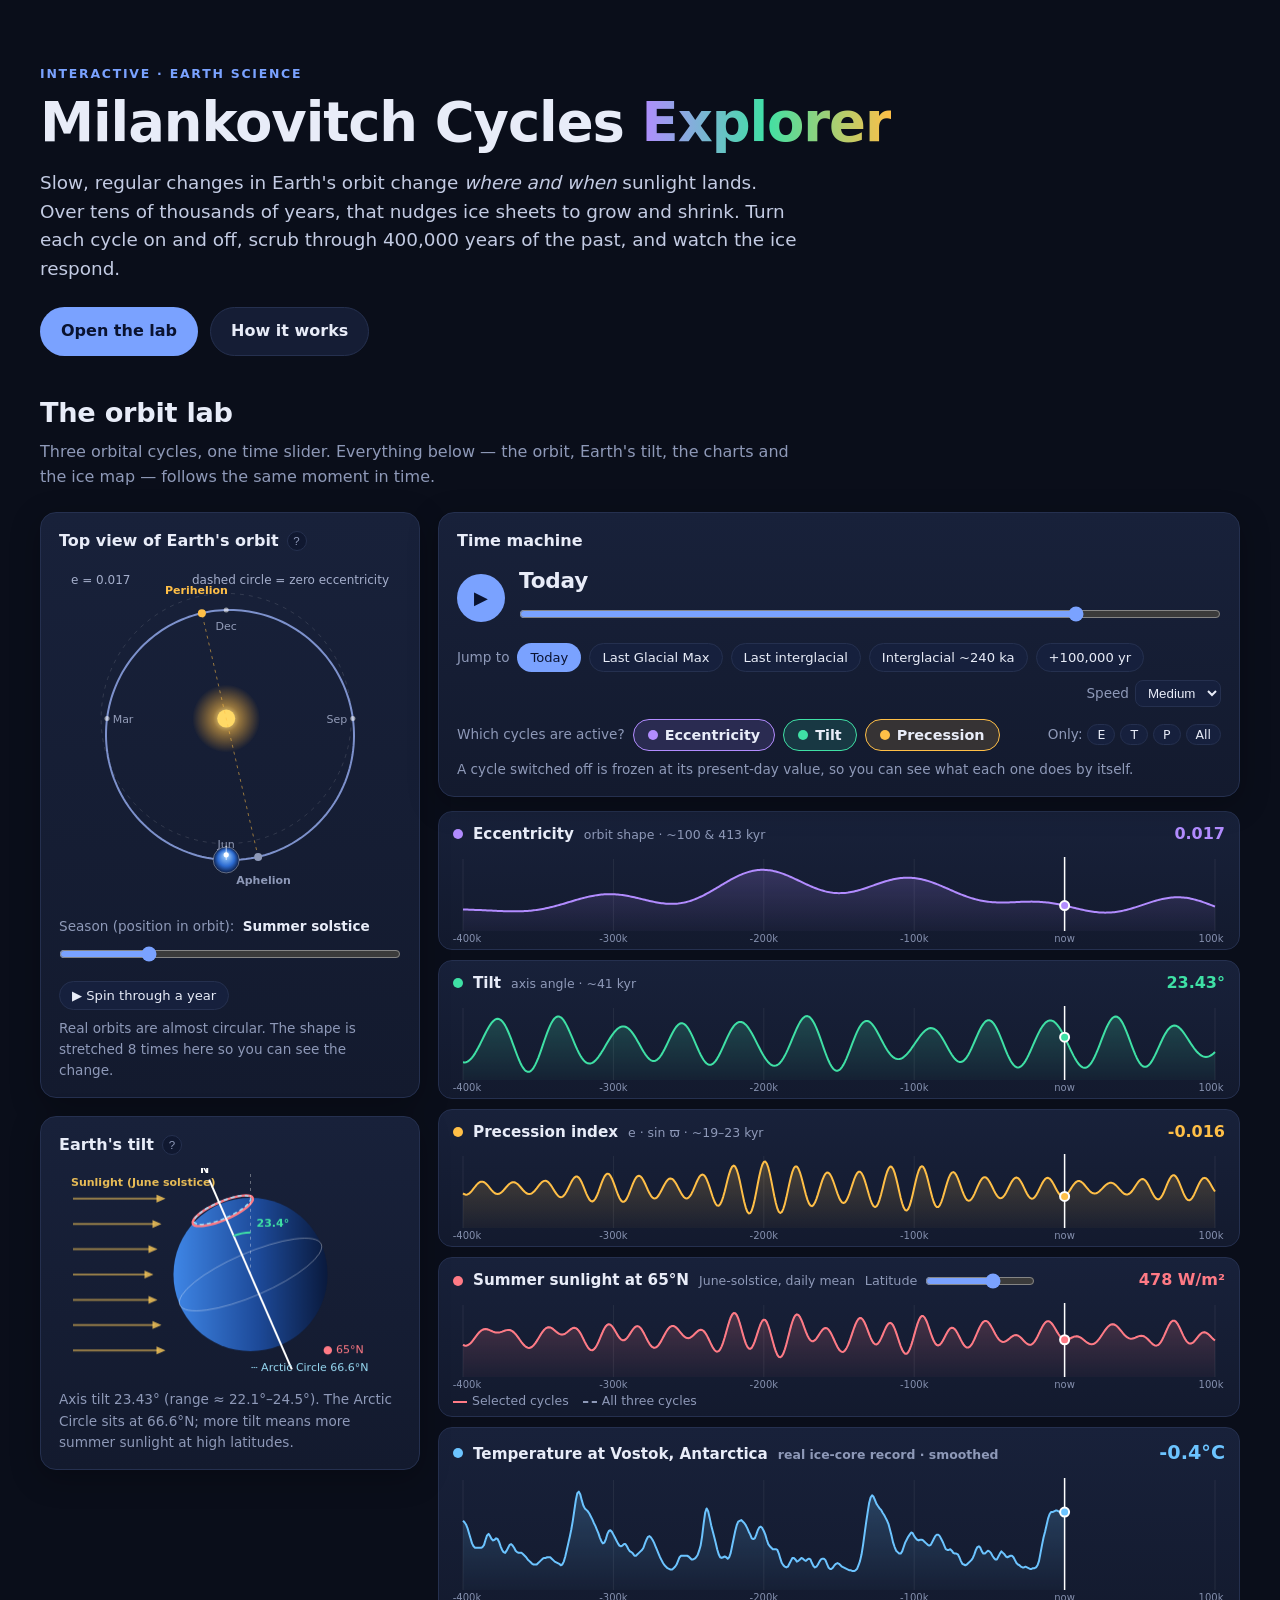
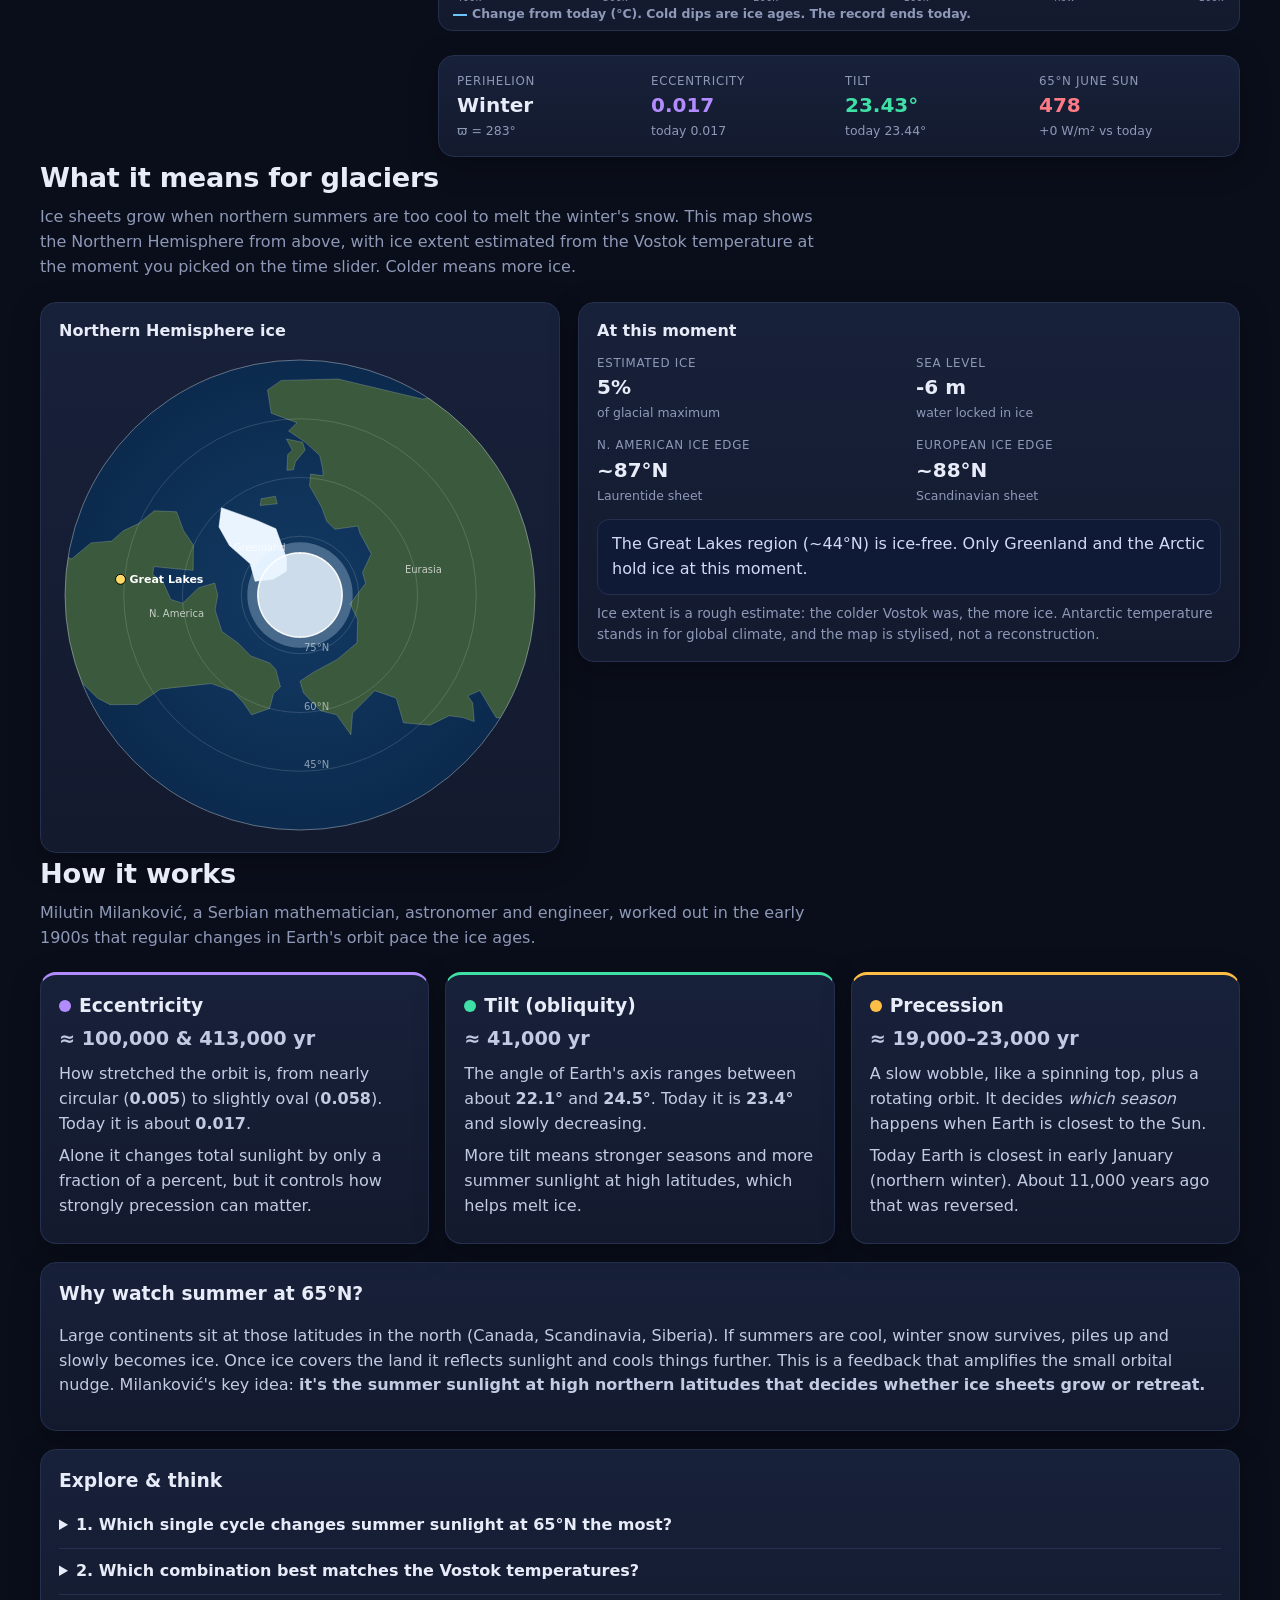
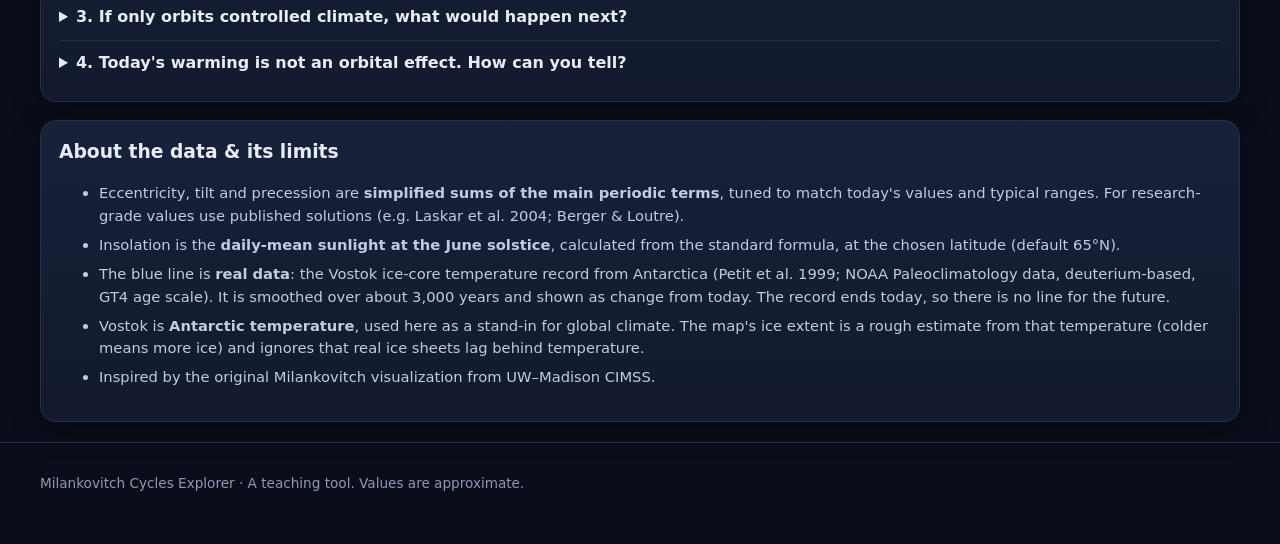
==== commit 54abb9cb: "Use real Vostok ice-core temperature data; drop toy ice model and schematic Co-Authored-By: Claude S" ====
--- a/milankovitch/index.html
+++ b/milankovitch/index.html
@@ -106,21 +106,18 @@
 <section id="glaciers" class="wrap">
   <div class="section-head">
     <h2>What it means for glaciers</h2>
-    <p>Ice sheets grow when northern summers are too cool to melt the winter's snow. This map shows the Northern Hemisphere from above, with ice extent following the moment you picked on the time slider.</p>
+    <p>Ice sheets grow when northern summers are too cool to melt the winter's snow. This map shows the Northern Hemisphere from above, with ice extent estimated from the Vostok temperature at the moment you picked on the time slider. Colder means more ice.</p>
   </div>
   <div class="glacier-grid">
     <div class="card">
-      <div class="card-title">Northern Hemisphere ice <span class="seg" role="group" aria-label="Ice source">
-        <button class="seg-btn on" data-src="model">Model</button>
-        <button class="seg-btn" data-src="ref">Ice-age pattern</button>
-      </span></div>
+      <div class="card-title">Northern Hemisphere ice</div>
       <div class="canvas-box square map"><canvas id="map" aria-label="Polar map of Northern Hemisphere ice sheets"></canvas></div>
     </div>
     <div class="card">
       <div class="card-title">At this moment</div>
       <div class="stats" id="glStats"></div>
       <div class="callout" id="glCallout"></div>
-      <p class="note">"Model" is a simple teaching model driven by the insolation curve you are viewing. "Ice-age pattern" is a schematic of the real glacial/interglacial rhythm (about 100,000-year saw-tooth cycles). The map is stylised, not a reconstruction.</p>
+      <p class="note">Ice extent is a rough estimate: the colder Vostok was, the more ice. Antarctic temperature stands in for global climate, and the map is stylised, not a reconstruction.</p>
     </div>
   </div>
 </section>
@@ -165,8 +162,8 @@
       <p>Switch to <em>Only: P</em>, then <em>Only: E</em>, then <em>Only: T</em> and compare the insolation chart. Precession gives the biggest swings every ~21,000 years, tilt gives a slower, steadier 41,000-year rhythm, and eccentricity on its own barely moves it. Eccentricity matters mostly because it scales precession's effect.</p>
     </details>
     <details>
-      <summary>2. Which combination best matches the ice-age pattern?</summary>
-      <p>No single cycle does, and the combination of all three gets only part of the way. The real ice record is dominated by a ~100,000-year rhythm, even though 100,000-year eccentricity is the weakest direct forcing. Scientists call this the "100,000-year problem". Feedbacks involving ice-sheet dynamics, ocean circulation and greenhouse gases (CO₂) are thought to amplify and pace the response. Try the Model vs. the Ice-age pattern line in the Ice chart.</p>
+      <summary>2. Which combination best matches the Vostok temperatures?</summary>
+      <p>Try each combination and compare the sunlight chart to the blue Vostok line. No single cycle matches it, and all three together only get part of the way. The Vostok record is dominated by a ~100,000-year rhythm: slow cooling, then a fast warming. Yet 100,000-year eccentricity is the weakest direct forcing. Scientists call this the "100,000-year problem". Feedbacks involving ice sheets, ocean circulation and greenhouse gases (CO₂) are thought to amplify and pace the response.</p>
     </details>
     <details>
       <summary>3. If only orbits controlled climate, what would happen next?</summary>
@@ -179,12 +176,12 @@
   </div>
 
   <div class="card prose small">
-    <h3>About the model &amp; its limits</h3>
+    <h3>About the data &amp; its limits</h3>
     <ul>
       <li>Eccentricity, tilt and precession are <strong>simplified sums of the main periodic terms</strong>, tuned to match today's values and typical ranges. For research-grade values use published solutions (e.g. Laskar et al. 2004; Berger &amp; Loutre).</li>
       <li>Insolation is the <strong>daily-mean sunlight at the June solstice</strong>, calculated from the standard formula, at the chosen latitude (default 65°N).</li>
-      <li>The ice "Model" is a deliberately simple toy: ice grows slowly when summer sunlight is low and melts faster when it is high. Its settings were tuned by hand to resemble the ice-age rhythm, so treat it as <strong>qualitative</strong>: it has no CO₂ or ocean feedbacks.</li>
-      <li>The "Ice-age pattern" is a <strong>schematic</strong> saw-tooth built from the approximate dates of the last five glacial terminations (≈14, 130, 248, 337 and 424 thousand years ago). It is not measured data. To compare against real records (e.g. EPICA Dome C, Vostok or the LR04 benthic stack), edit <code>REFERENCE</code> in <code>app.js</code>.</li>
+      <li>The blue line is <strong>real data</strong>: the Vostok ice-core temperature record from Antarctica (Petit et al. 1999; NOAA Paleoclimatology data, deuterium-based, GT4 age scale). It is smoothed over about 3,000 years and shown as change from today. The record ends today, so there is no line for the future.</li>
+      <li>Vostok is <strong>Antarctic temperature</strong>, used here as a stand-in for global climate. The map's ice extent is a rough estimate from that temperature (colder means more ice) and ignores that real ice sheets lag behind temperature.</li>
       <li>Inspired by the original Milankovitch visualization from UW–Madison CIMSS.</li>
     </ul>
   </div>
@@ -196,6 +193,7 @@
 </footer>
 
 <div id="tip" class="tip" role="tooltip" hidden></div>
+<script src="data.js"></script>
 <script src="app.js"></script>
 </body>
 </html>
